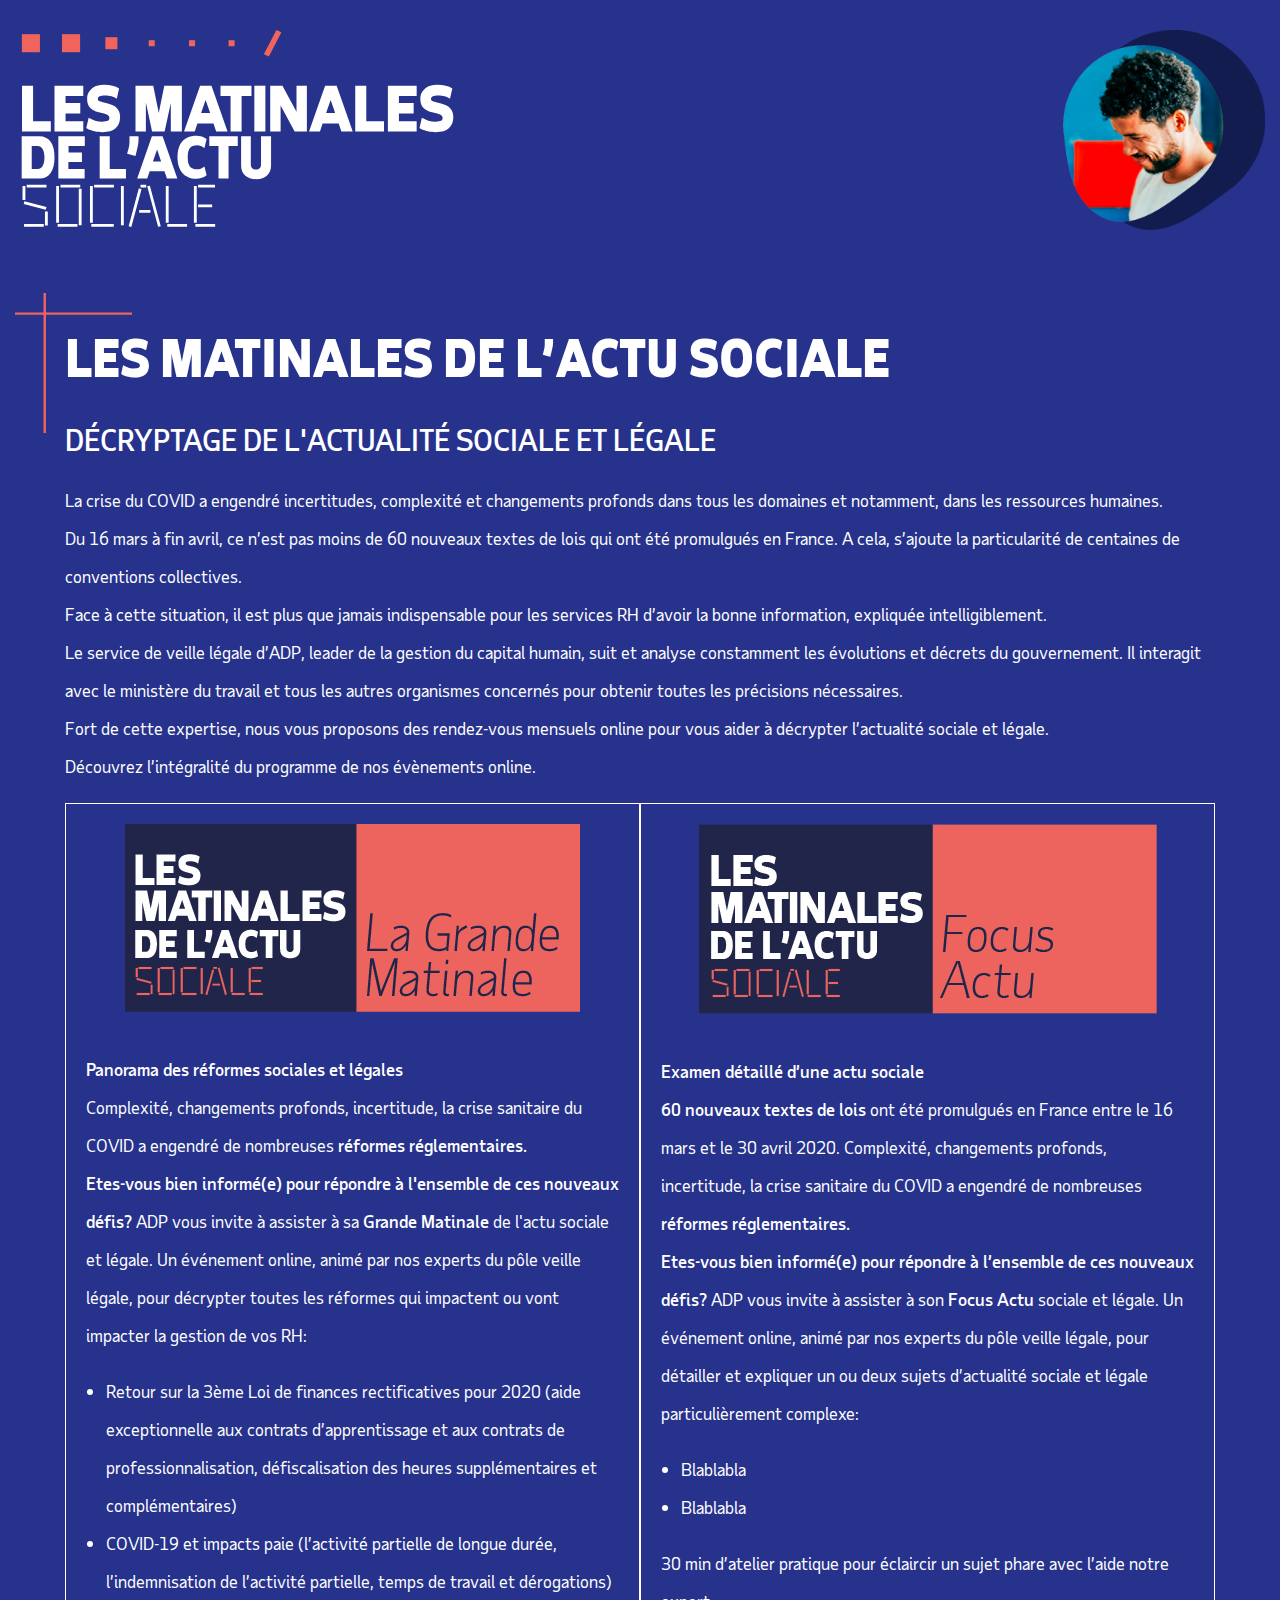
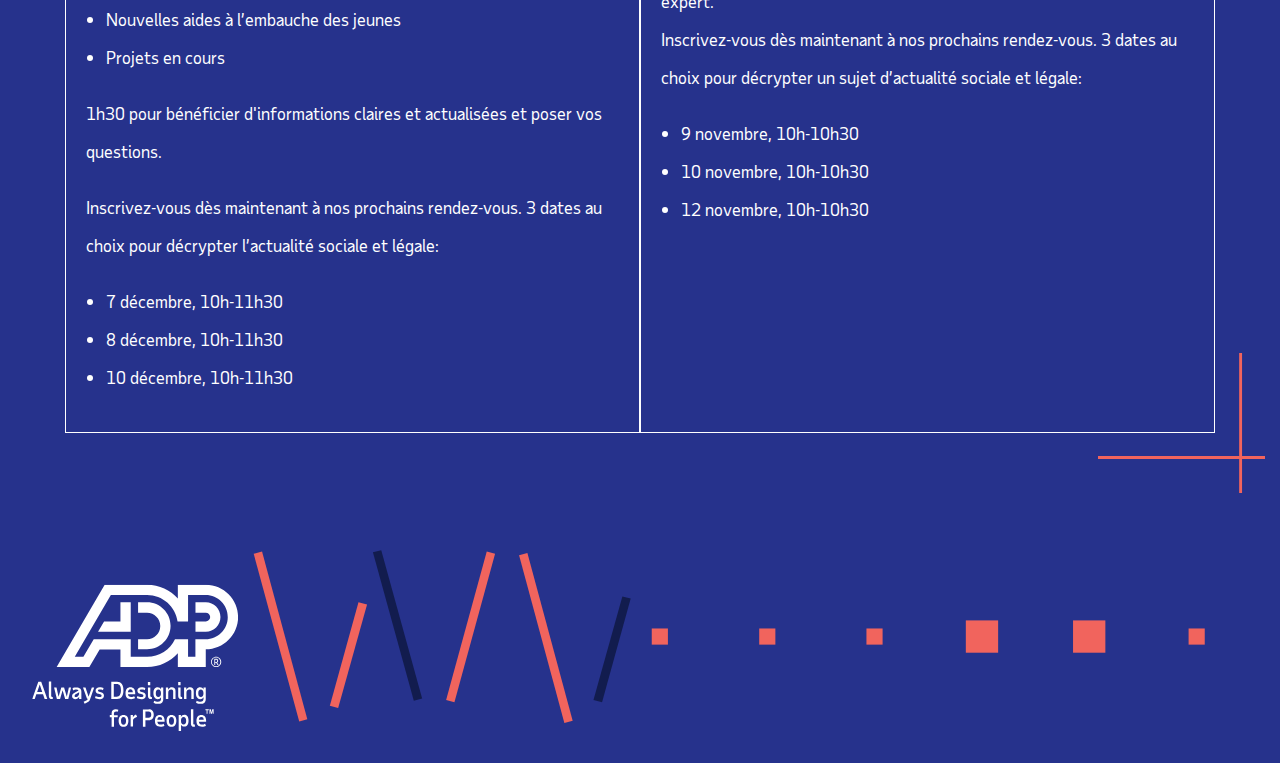
==== index.html @ c52598d4 "build landing page." ====
<!DOCTYPE html>
<html lang=""en>
<head>
    <meta charset="utf-8">
    <meta name="description" content="">
    <meta name="viewport" content="width=device-width, initial-scale=1">
    <title></title>
    <link rel="stylesheet" type="text/css" href="sass/css.css">
</head>
<body>

<div class="container">
    <div class="flex header-wrapper">
        <img src="images/logo.svg" class="logo" alt="Les Matinales de l’Actu Sociale logo">
        <img src="images/head.png" class="header-head">
    </div>

    <div class="welcome-wrapper">
        <div class="welcome-content-wrapper">
            <img src="images/border-left.svg"class="border-left" alt="black left border">

            <div class="welcome-content">
                <h1>Les Matinales de l’actu sociale</h1>
                <h2>Décryptage de l'actualité sociale et légale</h2>
                <p>La crise du COVID a engendré incertitudes, complexité et changements profonds dans tous les domaines et notamment, dans les ressources humaines. 
                <br>
                Du 16 mars à fin avril, ce n’est pas moins de 60 nouveaux textes de lois qui ont été promulgués en France. A cela, s’ajoute la particularité de centaines de conventions collectives.
                <br>
                Face à cette situation, il est plus que jamais indispensable pour les services RH d’avoir la bonne information, expliquée intelligiblement.
                <br>
                Le service de veille légale d’ADP, leader de la gestion du capital humain, suit et analyse constamment les évolutions et décrets du gouvernement. Il interagit avec le ministère du travail et tous les autres organismes concernés pour obtenir toutes les précisions nécessaires.
                <br>
                Fort de cette expertise, nous vous proposons des rendez-vous mensuels online pour vous aider à décrypter l’actualité sociale et légale.
                <br>
                Découvrez l’intégralité du programme de nos évènements online.
                </p>

                <div class="flex columns-wrapper">
                    <div class="la-grand">
                        <img src="images/grand.jpg">

                        <div class="content">
                            <p><strong>Panorama des réformes sociales et légales</strong>
                            <br>
                            Complexité, changements profonds, incertitude, la crise sanitaire du COVID a engendré de nombreuses <strong>réformes réglementaires.</strong>
                            <br>
                            <strong>Etes-vous bien informé(e) pour répondre à l'ensemble de ces nouveaux défis?</strong>

                            ADP vous invite à assister à sa <strong>Grande Matinale</strong> de l'actu sociale et légale. Un événement online, animé par nos experts du pôle veille légale, pour décrypter toutes les réformes qui impactent ou vont impacter la gestion de vos RH:
                            </p>

                            <ul>
                                <li>Retour sur la 3ème Loi de finances rectificatives pour 2020 (aide exceptionnelle aux contrats d’apprentissage et aux contrats de professionnalisation, défiscalisation des heures supplémentaires et complémentaires)</li>
                                <li>COVID-19 et impacts paie (l’activité partielle de longue durée, l’indemnisation de l’activité partielle, temps de travail et dérogations)</li>
                                <li>Nouvelles aides à l’embauche des jeunes</li>
                                <li>Projets en cours</li>
                            </ul>

                            <p>1h30 pour bénéficier d'informations claires et actualisées et poser vos questions.</p>
                            <p>Inscrivez-vous dès maintenant à nos prochains rendez-vous. 3 dates au choix pour décrypter l’actualité sociale et légale: </p>
                            <ul>
                                <li>7 décembre, 10h-11h30</li>
                                <li>8 décembre, 10h-11h30</li>
                                <li>10 décembre, 10h-11h30</li>
                            </ul>
                        </div>

                    </div>

                    <div class="focus">
                        <img src="images/focus.jpg">

                        <div class="content">
                            <p><strong>Examen détaillé d’une actu sociale</strong>
                            <br>
                            <strong>60 nouveaux textes de lois</strong> ont été promulgués en France entre le 16 mars et le 30 avril 2020. Complexité, changements profonds, incertitude, la crise sanitaire du COVID a engendré de nombreuses <strong>réformes réglementaires.</strong>
                            <br>
                            <strong>Etes-vous bien informé(e) pour répondre à l’ensemble de ces nouveaux défis? </strong>
                            ADP vous invite à assister à son <strong>Focus Actu</strong> sociale et légale. Un événement online, animé par nos experts du pôle veille légale, pour détailler et expliquer un ou deux sujets d’actualité sociale et légale particulièrement complexe:</p>
                            <ul>
                                <li>Blablabla</li>
                                <li>Blablabla</li>
                            </ul>
                            <p>30 min d’atelier pratique pour éclaircir un sujet phare avec l’aide notre expert.
                            <br>
                            Inscrivez-vous dès maintenant à nos prochains rendez-vous. 3 dates au choix pour décrypter un sujet d’actualité sociale et légale: 
                            </p>
                            <ul>
                                <li>9 novembre, 10h-10h30</li>
                                <li>10 novembre, 10h-10h30</li>
                                <li>12 novembre, 10h-10h30</li>
                            </ul>
                        </div>
                    </div>
                </div>
            </div>

            <img src="images/border-right.svg" class="border-right" alt="black right border">
        </div>
    </div>
</div>

<footer>
    <div class="adp-wrapper flex">
        <img src="images/adp.svg" class="adp-logo">
        <img src="images/shapes.svg" class="shapes">
    </div>
</footer>

</body>
</html>
---- sass/css.css ----
@font-face {
  font-family: "TaubSans-Super";
  font-style: normal;
  font-weight: normal;
  src: local("TaubSans-Super"), url("fonts/TaubSans-Super.woff") format("woff");
}
@font-face {
  font-family: "TaubSans-Medium";
  font-style: normal;
  font-weight: normal;
  src: local("TaubSans-Medium"), url("fonts/TaubSans-Medium.woff") format("woff");
}
@font-face {
  font-family: "TaubSans-Regular";
  font-style: normal;
  font-weight: normal;
  src: local("TaubSans-Regular"), url("fonts/TaubSans-Regular.woff") format("woff");
}
h1 {
  font-family: "TaubSans-Super";
  text-transform: uppercase;
  color: #fff;
  font-size: 50px;
}

h2 {
  font-family: "TaubSans-Medium";
  text-transform: uppercase;
  color: #fff;
  font-size: 30px;
}

p {
  font-family: "TaubSans-Regular";
  color: #fff;
  font-size: 18px;
  line-height: 38px;
}

strong {
  font-family: "TaubSans-Medium";
}

ul {
  padding-left: 20px;
}
ul li {
  font-family: "TaubSans-Regular";
  color: #fff;
  font-size: 18px;
  line-height: 38px;
}

body {
  margin: 0;
  background-color: #26328c;
}

.container {
  max-width: 1300px;
  margin: 0 auto;
  padding: 0px 15px;
}

.flex {
  display: flex;
  justify-content: space-between;
}

.header-wrapper {
  margin-top: 30px;
}
.header-wrapper .logo {
  height: 200px;
}
.header-wrapper .header-head {
  height: 200px;
}

.welcome-wrapper {
  position: relative;
  margin-top: 5%;
}
.welcome-wrapper .border-left {
  position: absolute;
  height: 140px;
}
.welcome-wrapper .welcome-content-wrapper {
  margin-top: 50px;
}
.welcome-wrapper .welcome-content-wrapper .welcome-content {
  padding-top: 1px;
  padding-left: 50px;
  padding-right: 50px;
}
.welcome-wrapper .welcome-content-wrapper .welcome-content a {
  text-decoration: none;
}
.welcome-wrapper .welcome-content-wrapper .welcome-content a:hover {
  transition: 0.4s;
}
.welcome-wrapper .border-right {
  position: absolute;
  height: 140px;
  right: 0;
  bottom: -60px;
}

.columns-wrapper .content {
  padding: 20px;
}
.columns-wrapper img {
  padding-top: 20px;
  margin-left: auto;
  margin-right: auto;
  display: block;
}
.columns-wrapper .la-grand {
  width: 50%;
  border: 1px solid #fff;
}
.columns-wrapper .focus {
  width: 50%;
  border: 1px solid #fff;
}

/* Extra small devices (phones, 600px and down) */
@media only screen and (max-width: 600px) {
  .flex {
    flex-wrap: wrap;
  }

  .header-wrapper .logo {
    width: 50%;
    height: auto;
  }
  .header-wrapper .header-head {
    width: 40%;
    height: auto;
  }

  .columns-wrapper .content {
    padding: 20px;
  }
  .columns-wrapper img {
    padding-top: 0;
    margin-left: auto;
    margin-right: auto;
    display: block;
    width: 100%;
    height: auto;
  }
  .columns-wrapper .la-grand {
    width: 100%;
    border: 1px solid #fff;
  }
  .columns-wrapper .focus {
    width: 100%;
    border: 1px solid #fff;
  }
}
/* Small devices (portrait tablets and large phones, 600px and up) */
@media only screen and (min-width: 601px) and (max-width: 768px) {
  .flex {
    flex-wrap: wrap;
  }

  .header-wrapper .logo {
    width: 50%;
  }

  .columns-wrapper .content {
    padding: 20px;
  }
  .columns-wrapper img {
    padding-top: 0;
    margin-left: auto;
    margin-right: auto;
    display: block;
    width: 100%;
    height: auto;
  }
  .columns-wrapper .la-grand {
    width: 100%;
    border: 1px solid #fff;
  }
  .columns-wrapper .focus {
    width: 100%;
    border: 1px solid #fff;
  }
}
/* Medium devices (landscape tablets, 768px and up) */
@media only screen and (min-width: 768px) and (max-width: 991px) {
  .flex {
    flex-wrap: wrap;
  }

  .columns-wrapper .content {
    padding: 20px;
  }
  .columns-wrapper img {
    padding-top: 0;
    margin-left: auto;
    margin-right: auto;
    display: block;
    width: 100%;
    height: auto;
  }
  .columns-wrapper .la-grand {
    width: 49%;
    border: 1px solid #fff;
  }
  .columns-wrapper .focus {
    width: 49%;
    border: 1px solid #fff;
  }
}
/* Medium devices (landscape tablets, 768px and up) */
@media only screen and (min-width: 992px) and (max-width: 1200px) {
  .columns-wrapper .content {
    padding: 20px;
  }
  .columns-wrapper img {
    padding-top: 0;
    margin-left: auto;
    margin-right: auto;
    display: block;
    width: 100%;
    height: auto;
  }
  .columns-wrapper .la-grand {
    width: 49%;
    border: 1px solid #fff;
  }
  .columns-wrapper .focus {
    width: 49%;
    border: 1px solid #fff;
  }
}
footer {
  margin-top: 100px;
}
footer .adp-wrapper .adp-logo {
  margin-top: 50px;
  margin-left: 30px;
  margin-bottom: 30px;
  height: 150px;
}
footer .adp-wrapper .shapes {
  flex-wrap: 70%;
  height: 200px;
}

/* Extra small devices (phones, 600px and down) */
@media only screen and (max-width: 600px) {
  footer {
    margin-top: 100px;
  }
  footer .flex {
    flex-wrap: nowrap;
  }
  footer .adp-wrapper .adp-logo {
    margin-top: 50px;
    margin-left: 0;
    margin-bottom: 30px;
    height: 100px;
    flex-basis: 10%;
  }
  footer .adp-wrapper .shapes {
    flex-wrap: 70%;
    height: auto;
  }
}
/* Small devices (portrait tablets and large phones, 600px and up) */
@media only screen and (min-width: 601px) and (max-width: 768px) {
  footer {
    margin-top: 100px;
  }
  footer .flex {
    flex-wrap: nowrap;
  }
  footer .adp-wrapper .adp-logo {
    margin-top: 50px;
    margin-left: 0;
    margin-bottom: 30px;
    height: auto;
    flex-basis: 10%;
  }
  footer .adp-wrapper .shapes {
    flex-wrap: 70%;
    height: auto;
  }
}
/* Medium devices (landscape tablets, 768px and up) */
@media only screen and (min-width: 768px) and (max-width: 991px) {
  footer {
    margin-top: 100px;
  }
  footer .flex {
    flex-wrap: nowrap;
  }
  footer .adp-wrapper .adp-logo {
    margin-top: 50px;
    margin-left: 0;
    margin-bottom: 30px;
    height: auto;
    flex-basis: 10%;
  }
  footer .adp-wrapper .shapes {
    flex-wrap: 70%;
    height: 180px;
  }
}
/* Medium devices (landscape tablets, 768px and up) */

/*# sourceMappingURL=css.css.map */
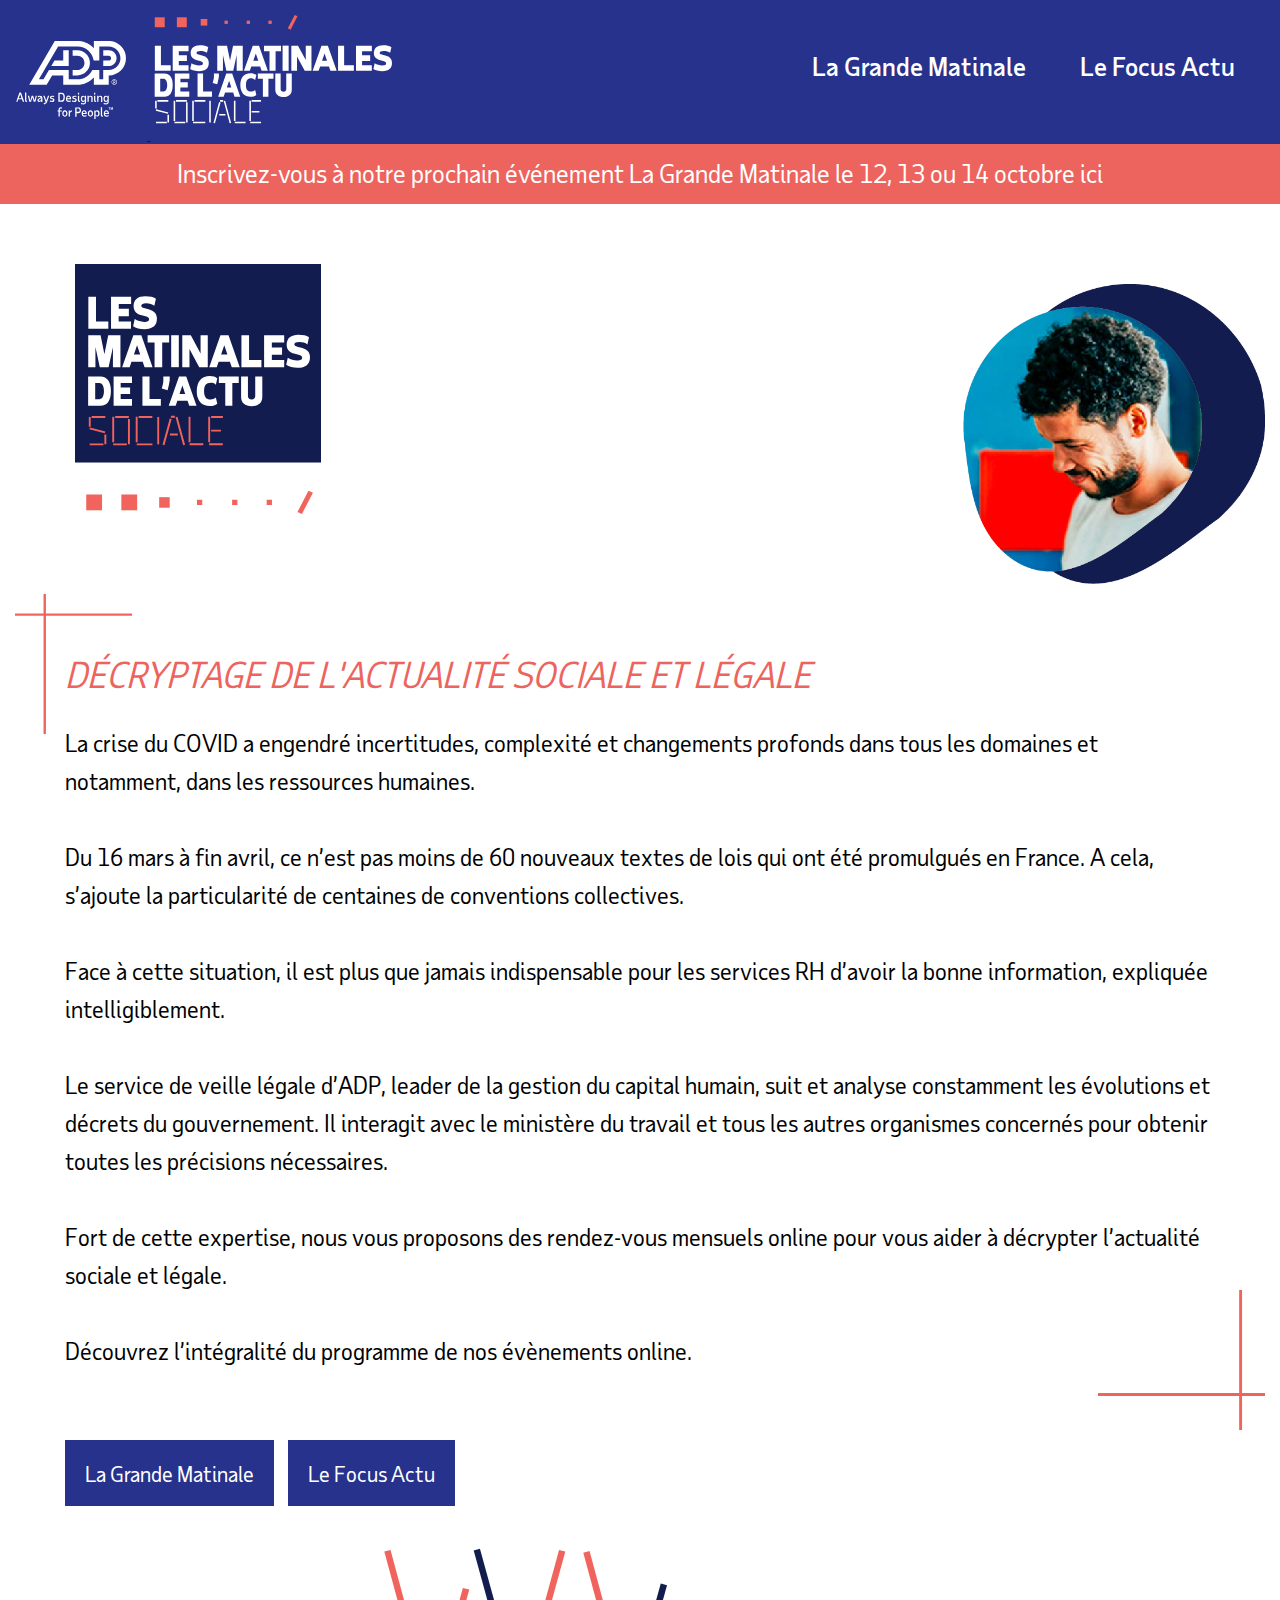
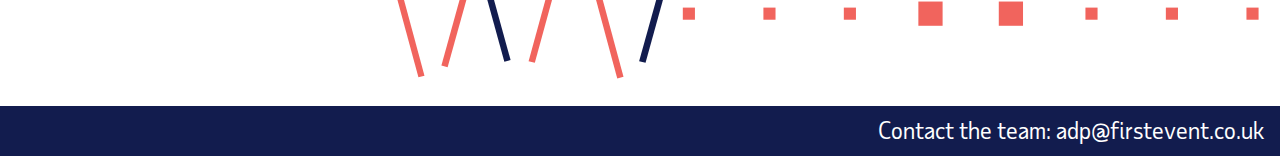
==== commit 35b3c449: "re-design" ====
--- a/index.html
+++ b/index.html
@@ -2,17 +2,51 @@
 <html lang=""en>
 <head>
     <meta charset="utf-8">
-    <meta name="description" content="">
+    <meta name="description" content="La crise du COVID a engendré incertitudes, complexité et changements profonds dans tous les domaines et notamment, dans les ressources humaines.
+    Du 16 mars à fin avril, ce n’est pas moins de 60 nouveaux textes de lois qui ont été promulgués en France. A cela, s’ajoute la particularité de centaines de conventions collectives.">
     <meta name="viewport" content="width=device-width, initial-scale=1">
-    <title></title>
+
+    <link rel="apple-touch-icon" sizes="180x180" href="/apple-touch-icon.png">
+    <link rel="icon" type="image/png" sizes="32x32" href="/favicon-32x32.png">
+    <link rel="icon" type="image/png" sizes="16x16" href="/favicon-16x16.png">
+    <link rel="manifest" href="/site.webmanifest">
+    <meta name="msapplication-TileColor" content="#da532c">
+    <meta name="theme-color" content="#26328c">
+
+    <title>LES MATINALES DE L’ACTU SOCIALE</title>
     <link rel="stylesheet" type="text/css" href="sass/css.css">
 </head>
 <body>
 
+<header>
+    <div class="container">
+        <div class="flex header-wrapper">
+            <div class="header-imgs-wrapper">
+            <a href="index.html"><img src="images/adp.svg" class="adp-logo" alt="Les Matinales de l’Actu Sociale logo">
+            <img src="images/logo.svg" class="logo" alt="Les Matinales de l’Actu Sociale logo"></a>
+        </div>
+
+            <div class="right flex">
+                <div class="btn-holder">
+                    <a href="grand.html" class="header-btn">La Grande Matinale</a>
+                    <a href="focus.html" class="header-btn">Le Focus Actu</a>
+                </div>
+            </div>
+        </div>
+    </div>
+</header>
+
+<div class="lower-header">
+    <div class="container">
+       <p>Inscrivez-vous à notre prochain événement La Grande Matinale le 12, 13 ou 14 octobre ici</p>
+    </div>
+</div>
+
 <div class="container">
-    <div class="flex header-wrapper">
-        <img src="images/logo.svg" class="logo" alt="Les Matinales de l’Actu Sociale logo">
-        <img src="images/head.png" class="header-head">
+
+    <div class="flex">
+        <img src="images/sociale.svg" class="sociale-logo" alt="les matinales sociales logo">
+        <img src="images/head.png" class="head-logo" alt="adp logo image of a man">
     </div>
 
     <div class="welcome-wrapper">
@@ -20,90 +54,40 @@
             <img src="images/border-left.svg"class="border-left" alt="black left border">
 
             <div class="welcome-content">
-                <h1>Les Matinales de l’actu sociale</h1>
                 <h2>Décryptage de l'actualité sociale et légale</h2>
                 <p>La crise du COVID a engendré incertitudes, complexité et changements profonds dans tous les domaines et notamment, dans les ressources humaines. 
-                <br>
+                <br><br>
                 Du 16 mars à fin avril, ce n’est pas moins de 60 nouveaux textes de lois qui ont été promulgués en France. A cela, s’ajoute la particularité de centaines de conventions collectives.
-                <br>
+                <br><br>
                 Face à cette situation, il est plus que jamais indispensable pour les services RH d’avoir la bonne information, expliquée intelligiblement.
-                <br>
+                <br><br>
                 Le service de veille légale d’ADP, leader de la gestion du capital humain, suit et analyse constamment les évolutions et décrets du gouvernement. Il interagit avec le ministère du travail et tous les autres organismes concernés pour obtenir toutes les précisions nécessaires.
-                <br>
+                <br><br>
                 Fort de cette expertise, nous vous proposons des rendez-vous mensuels online pour vous aider à décrypter l’actualité sociale et légale.
-                <br>
+                <br><br>
                 Découvrez l’intégralité du programme de nos évènements online.
                 </p>
-
-                <div class="flex columns-wrapper">
-                    <div class="la-grand">
-                        <img src="images/grand.jpg">
-
-                        <div class="content">
-                            <p><strong>Panorama des réformes sociales et légales</strong>
-                            <br>
-                            Complexité, changements profonds, incertitude, la crise sanitaire du COVID a engendré de nombreuses <strong>réformes réglementaires.</strong>
-                            <br>
-                            <strong>Etes-vous bien informé(e) pour répondre à l'ensemble de ces nouveaux défis?</strong>
-
-                            ADP vous invite à assister à sa <strong>Grande Matinale</strong> de l'actu sociale et légale. Un événement online, animé par nos experts du pôle veille légale, pour décrypter toutes les réformes qui impactent ou vont impacter la gestion de vos RH:
-                            </p>
-
-                            <ul>
-                                <li>Retour sur la 3ème Loi de finances rectificatives pour 2020 (aide exceptionnelle aux contrats d’apprentissage et aux contrats de professionnalisation, défiscalisation des heures supplémentaires et complémentaires)</li>
-                                <li>COVID-19 et impacts paie (l’activité partielle de longue durée, l’indemnisation de l’activité partielle, temps de travail et dérogations)</li>
-                                <li>Nouvelles aides à l’embauche des jeunes</li>
-                                <li>Projets en cours</li>
-                            </ul>
-
-                            <p>1h30 pour bénéficier d'informations claires et actualisées et poser vos questions.</p>
-                            <p>Inscrivez-vous dès maintenant à nos prochains rendez-vous. 3 dates au choix pour décrypter l’actualité sociale et légale: </p>
-                            <ul>
-                                <li>7 décembre, 10h-11h30</li>
-                                <li>8 décembre, 10h-11h30</li>
-                                <li>10 décembre, 10h-11h30</li>
-                            </ul>
-                        </div>
-
-                    </div>
-
-                    <div class="focus">
-                        <img src="images/focus.jpg">
-
-                        <div class="content">
-                            <p><strong>Examen détaillé d’une actu sociale</strong>
-                            <br>
-                            <strong>60 nouveaux textes de lois</strong> ont été promulgués en France entre le 16 mars et le 30 avril 2020. Complexité, changements profonds, incertitude, la crise sanitaire du COVID a engendré de nombreuses <strong>réformes réglementaires.</strong>
-                            <br>
-                            <strong>Etes-vous bien informé(e) pour répondre à l’ensemble de ces nouveaux défis? </strong>
-                            ADP vous invite à assister à son <strong>Focus Actu</strong> sociale et légale. Un événement online, animé par nos experts du pôle veille légale, pour détailler et expliquer un ou deux sujets d’actualité sociale et légale particulièrement complexe:</p>
-                            <ul>
-                                <li>Blablabla</li>
-                                <li>Blablabla</li>
-                            </ul>
-                            <p>30 min d’atelier pratique pour éclaircir un sujet phare avec l’aide notre expert.
-                            <br>
-                            Inscrivez-vous dès maintenant à nos prochains rendez-vous. 3 dates au choix pour décrypter un sujet d’actualité sociale et légale: 
-                            </p>
-                            <ul>
-                                <li>9 novembre, 10h-10h30</li>
-                                <li>10 novembre, 10h-10h30</li>
-                                <li>12 novembre, 10h-10h30</li>
-                            </ul>
-                        </div>
-                    </div>
-                </div>
             </div>
 
             <img src="images/border-right.svg" class="border-right" alt="black right border">
         </div>
     </div>
+
+    <div class="btns-wrapper">
+        <a href="" class="btns">La Grande Matinale</a>
+        <a href="" class="btns">Le Focus Actu</a>
+    </div>
 </div>
 
 <footer>
-    <div class="adp-wrapper flex">
-        <img src="images/adp.svg" class="adp-logo">
+    <div class="upper-footer container">
         <img src="images/shapes.svg" class="shapes">
+    </div>
+
+    <div class="lower-footer">
+        <div class="container">
+            <p>Contact the team: <a href="mailto:adp@firstevent.co.uk">adp@firstevent.co.uk</a></p>
+        </div>
     </div>
 </footer>
 
--- a/sass/css.css
+++ b/sass/css.css
@@ -1,3 +1,4 @@
+@charset "UTF-8";
 @font-face {
   font-family: "TaubSans-Super";
   font-style: normal;
@@ -5,6 +6,12 @@
   src: local("TaubSans-Super"), url("fonts/TaubSans-Super.woff") format("woff");
 }
 @font-face {
+  font-family: "TaubSans-Bold";
+  font-style: normal;
+  font-weight: normal;
+  src: local("TaubSans-Bold"), url("fonts/TaubSans-Bold.woff") format("woff");
+}
+@font-face {
   font-family: "TaubSans-Medium";
   font-style: normal;
   font-weight: normal;
@@ -19,41 +26,48 @@
 h1 {
   font-family: "TaubSans-Super";
   text-transform: uppercase;
-  color: #fff;
-  font-size: 50px;
+  color: #121c4e;
+  font-size: 40px;
 }
 
 h2 {
+  font-family: "TaubSans-Regular";
+  text-transform: uppercase;
+  font-style: italic;
+  color: #ed645e;
+  font-size: 35px;
+}
+
+h3 {
   font-family: "TaubSans-Medium";
-  text-transform: uppercase;
-  color: #fff;
-  font-size: 30px;
+  color: #26328c;
+  font-size: 28px;
+  line-height: 38px;
 }
 
 p {
   font-family: "TaubSans-Regular";
-  color: #fff;
+  color: #000;
+  font-size: 24px;
+  line-height: 38px;
+}
+
+strong {
+  font-family: "TaubSans-Medium";
+}
+
+ul {
+  padding-left: 20px;
+}
+ul li {
+  font-family: "TaubSans-Regular";
+  color: #000;
   font-size: 18px;
   line-height: 38px;
 }
 
-strong {
-  font-family: "TaubSans-Medium";
-}
-
-ul {
-  padding-left: 20px;
-}
-ul li {
-  font-family: "TaubSans-Regular";
-  color: #fff;
-  font-size: 18px;
-  line-height: 38px;
-}
-
 body {
   margin: 0;
-  background-color: #26328c;
 }
 
 .container {
@@ -67,19 +81,183 @@
   justify-content: space-between;
 }
 
-.header-wrapper {
-  margin-top: 30px;
-}
-.header-wrapper .logo {
-  height: 200px;
-}
-.header-wrapper .header-head {
-  height: 200px;
+/* Extra small devices (phones, 600px and down) */
+@media only screen and (max-width: 600px) {
+  .flex {
+    flex-wrap: wrap;
+  }
+
+  .header-wrapper a {
+    width: 40%;
+  }
+  .header-wrapper a .logo {
+    height: auto;
+    width: 100%;
+  }
+  .header-wrapper .right {
+    width: 40%;
+  }
+  .header-wrapper .right .btn-holder {
+    margin-top: 20px;
+  }
+  .header-wrapper .right .btn-holder .header-btn {
+    display: block;
+    margin-bottom: 10px;
+    width: 100%;
+  }
+  .header-wrapper .right .header-head {
+    display: none;
+  }
+}
+/* Small devices (portrait tablets and large phones, 600px and up) */
+@media only screen and (min-width: 601px) and (max-width: 768px) {
+  .flex {
+    flex-wrap: wrap;
+  }
+}
+/* Medium devices (landscape tablets, 768px and up) */
+@media only screen and (min-width: 768px) and (max-width: 991px) {
+  .flex {
+    flex-wrap: wrap;
+  }
+}
+/* Medium devices (landscape tablets, 768px and up) */
+@media only screen and (min-width: 992px) and (max-width: 1200px) {
+  .flex {
+    flex-wrap: wrap;
+  }
+}
+header {
+  background-color: #26328c;
+}
+header .header-wrapper .adp-logo {
+  height: 80px;
+  padding-bottom: 20px;
+  padding-right: 20px;
+}
+header .header-wrapper .logo {
+  height: 110px;
+  padding-top: 15px;
+  padding-bottom: 15px;
+}
+header .header-wrapper .btn-holder {
+  margin-top: 50px;
+}
+header .header-wrapper .btn-holder .header-btn {
+  color: #fff;
+  padding: 10px 20px;
+  margin-right: 10px;
+  font-family: "TaubSans-Medium";
+  text-decoration: none;
+  text-align: center;
+  font-size: 26px;
+}
+header .header-wrapper .btn-holder .header-btn:hover {
+  color: #ed645e;
+  transition: 0.4s;
+}
+
+.lower-header {
+  background-color: #ed645e;
+  text-align: center;
+  height: 60px;
+}
+.lower-header p {
+  color: #fff;
+  margin: 0;
+  padding: 10px;
+  font-size: 26px;
+}
+
+/* Extra small devices (phones, 600px and down) */
+@media only screen and (max-width: 600px) {
+  header .header-wrapper .adp-logo {
+    height: 60px;
+  }
+  header .header-wrapper .logo {
+    height: 90px;
+    width: auto;
+  }
+  header .header-wrapper .right {
+    width: 100%;
+  }
+  header .header-wrapper .right .btn-holder {
+    margin-top: 0;
+    display: flex;
+    width: 100%;
+  }
+  header .header-wrapper .right .btn-holder .header-btn {
+    font-size: 16px;
+  }
+
+  .lower-header {
+    height: auto;
+  }
+}
+/* Small devices (portrait tablets and large phones, 600px and up) */
+@media only screen and (min-width: 601px) and (max-width: 768px) {
+  header .header-wrapper .adp-logo {
+    height: 60px;
+  }
+  header .header-wrapper .logo {
+    height: 90px;
+    width: auto;
+  }
+  header .header-wrapper .right {
+    width: 50%;
+  }
+  header .header-wrapper .right .btn-holder {
+    display: flex;
+    width: 100%;
+  }
+  header .header-wrapper .right .btn-holder .header-btn {
+    font-size: 16px;
+  }
+
+  .lower-header {
+    height: auto;
+  }
+}
+/* Medium devices (landscape tablets, 768px and up) */
+@media only screen and (min-width: 768px) and (max-width: 991px) {
+  header .header-wrapper .adp-logo {
+    height: 60px;
+  }
+  header .header-wrapper .logo {
+    height: 90px;
+    width: auto;
+  }
+  header .header-wrapper .right {
+    width: 50%;
+  }
+  header .header-wrapper .right .btn-holder {
+    display: flex;
+    width: 100%;
+  }
+  header .header-wrapper .right .btn-holder .header-btn {
+    font-size: 16px;
+  }
+
+  .lower-header {
+    height: auto;
+  }
+}
+/* Medium devices (landscape tablets, 768px and up) */
+.sociale-logo {
+  height: 250px;
+  padding-top: 60px;
+  padding-left: 60px;
+}
+
+.head-logo {
+  margin-top: 80px;
+  height: 300px;
+  width: auto;
 }
 
 .welcome-wrapper {
   position: relative;
-  margin-top: 5%;
+  margin-top: -40px;
 }
 .welcome-wrapper .border-left {
   position: absolute;
@@ -89,7 +267,7 @@
   margin-top: 50px;
 }
 .welcome-wrapper .welcome-content-wrapper .welcome-content {
-  padding-top: 1px;
+  padding-top: 30px;
   padding-left: 50px;
   padding-right: 50px;
 }
@@ -106,211 +284,170 @@
   bottom: -60px;
 }
 
-.columns-wrapper .content {
+.btns-wrapper {
+  margin-top: 90px;
+  padding-left: 50px;
+}
+.btns-wrapper .btns {
+  background-color: #26328c;
   padding: 20px;
-}
-.columns-wrapper img {
-  padding-top: 20px;
-  margin-left: auto;
-  margin-right: auto;
-  display: block;
-}
-.columns-wrapper .la-grand {
-  width: 50%;
-  border: 1px solid #fff;
-}
-.columns-wrapper .focus {
-  width: 50%;
-  border: 1px solid #fff;
+  font-family: "TaubSans-Regular";
+  color: #fff;
+  font-size: 22px;
+  text-decoration: none;
+  margin-right: 10px;
+}
+.btns-wrapper .btns:hover {
+  background-color: #ed645e;
+  transition: 0.4s;
 }
 
 /* Extra small devices (phones, 600px and down) */
 @media only screen and (max-width: 600px) {
-  .flex {
-    flex-wrap: wrap;
-  }
-
-  .header-wrapper .logo {
-    width: 50%;
-    height: auto;
-  }
-  .header-wrapper .header-head {
-    width: 40%;
-    height: auto;
-  }
-
-  .columns-wrapper .content {
-    padding: 20px;
-  }
-  .columns-wrapper img {
-    padding-top: 0;
-    margin-left: auto;
-    margin-right: auto;
+  .btns-wrapper .btns {
     display: block;
-    width: 100%;
-    height: auto;
-  }
-  .columns-wrapper .la-grand {
-    width: 100%;
-    border: 1px solid #fff;
-  }
-  .columns-wrapper .focus {
-    width: 100%;
-    border: 1px solid #fff;
+    margin-top: 30px;
+    text-align: center;
+  }
+}
+/* Small devices (portrait tablets and large phones, 600px and up) */
+/* Medium devices (landscape tablets, 768px and up) */
+/* Medium devices (landscape tablets, 768px and up) */
+.col-wrapper {
+  margin-top: 100px;
+}
+.col-wrapper .col-left {
+  width: 48%;
+}
+.col-wrapper .col-left .grand-logo {
+  height: 200px;
+}
+.col-wrapper .col-left h2 {
+  text-transform: none;
+}
+.col-wrapper .col-left ul {
+  padding-left: 5px;
+}
+.col-wrapper .col-left ul li {
+  list-style: none;
+  font-family: "TaubSans-Regular";
+  color: #000;
+  font-size: 24px;
+  line-height: 38px;
+}
+.col-wrapper .col-right {
+  width: 48%;
+  background-color: #f5f5f5;
+}
+.col-wrapper .col-right .col-right-content {
+  padding: 60px;
+}
+.col-wrapper .col-right .col-right-content .head-logo {
+  margin-top: 15px;
+}
+.col-wrapper .col-right .col-right-content h2 {
+  text-transform: none;
+  font-style: normal;
+  font-family: "TaubSans-Bold";
+  color: #26328c;
+}
+.col-wrapper .col-right .col-right-content ul {
+  list-style: none;
+  margin-top: 60px;
+}
+.col-wrapper .col-right .col-right-content ul li {
+  margin-top: 30px;
+}
+.col-wrapper .col-right .col-right-content ul li ::before {
+  content: "■";
+  color: #26328c;
+  font-weight: bold;
+  display: inline-block;
+  width: 1em;
+  margin-left: -1em;
+}
+.col-wrapper .col-right .col-right-content ul a {
+  font-family: "TaubSans-Regular";
+  font-size: 20px;
+  list-style: none;
+  background-color: #ed645e;
+  padding: 10px 40px;
+  color: #fff;
+  text-decoration: none;
+}
+
+/* Extra small devices (phones, 600px and down) */
+@media only screen and (max-width: 600px) {
+  .col-wrapper .col-left {
+    width: 100%;
+  }
+  .col-wrapper .col-right {
+    width: 100%;
   }
 }
 /* Small devices (portrait tablets and large phones, 600px and up) */
 @media only screen and (min-width: 601px) and (max-width: 768px) {
-  .flex {
-    flex-wrap: wrap;
-  }
-
-  .header-wrapper .logo {
-    width: 50%;
-  }
-
-  .columns-wrapper .content {
-    padding: 20px;
-  }
-  .columns-wrapper img {
-    padding-top: 0;
-    margin-left: auto;
-    margin-right: auto;
-    display: block;
-    width: 100%;
-    height: auto;
-  }
-  .columns-wrapper .la-grand {
-    width: 100%;
-    border: 1px solid #fff;
-  }
-  .columns-wrapper .focus {
-    width: 100%;
-    border: 1px solid #fff;
-  }
-}
-/* Medium devices (landscape tablets, 768px and up) */
-@media only screen and (min-width: 768px) and (max-width: 991px) {
-  .flex {
-    flex-wrap: wrap;
-  }
-
-  .columns-wrapper .content {
-    padding: 20px;
-  }
-  .columns-wrapper img {
-    padding-top: 0;
-    margin-left: auto;
-    margin-right: auto;
-    display: block;
-    width: 100%;
-    height: auto;
-  }
-  .columns-wrapper .la-grand {
-    width: 49%;
-    border: 1px solid #fff;
-  }
-  .columns-wrapper .focus {
-    width: 49%;
-    border: 1px solid #fff;
-  }
-}
-/* Medium devices (landscape tablets, 768px and up) */
-@media only screen and (min-width: 992px) and (max-width: 1200px) {
-  .columns-wrapper .content {
-    padding: 20px;
-  }
-  .columns-wrapper img {
-    padding-top: 0;
-    margin-left: auto;
-    margin-right: auto;
-    display: block;
-    width: 100%;
-    height: auto;
-  }
-  .columns-wrapper .la-grand {
-    width: 49%;
-    border: 1px solid #fff;
-  }
-  .columns-wrapper .focus {
-    width: 49%;
-    border: 1px solid #fff;
-  }
-}
-footer {
-  margin-top: 100px;
-}
-footer .adp-wrapper .adp-logo {
+  .col-wrapper .col-left {
+    width: 100%;
+  }
+  .col-wrapper .col-right {
+    width: 100%;
+  }
+}
+/* Medium devices (landscape tablets, 768px and up) */
+/* Medium devices (landscape tablets, 768px and up) */
+footer .upper-footer {
   margin-top: 50px;
-  margin-left: 30px;
-  margin-bottom: 30px;
+}
+footer .upper-footer .shapes {
   height: 150px;
-}
-footer .adp-wrapper .shapes {
-  flex-wrap: 70%;
-  height: 200px;
+  margin-right: auto;
+  float: right;
+  margin-bottom: 20px;
+}
+footer .lower-footer {
+  height: 50px;
+  clear: right;
+  background-color: #121c4e;
+}
+footer .lower-footer p {
+  padding-top: 5px;
+  color: #fff;
+  margin: 0;
+  text-align: right;
+}
+footer .lower-footer p a {
+  color: #fff;
+  text-decoration: none;
 }
 
 /* Extra small devices (phones, 600px and down) */
 @media only screen and (max-width: 600px) {
-  footer {
-    margin-top: 100px;
-  }
-  footer .flex {
-    flex-wrap: nowrap;
-  }
-  footer .adp-wrapper .adp-logo {
-    margin-top: 50px;
-    margin-left: 0;
-    margin-bottom: 30px;
-    height: 100px;
-    flex-basis: 10%;
-  }
-  footer .adp-wrapper .shapes {
-    flex-wrap: 70%;
-    height: auto;
+  footer .upper-footer .shapes {
+    height: auto;
+    width: 100%;
   }
 }
 /* Small devices (portrait tablets and large phones, 600px and up) */
 @media only screen and (min-width: 601px) and (max-width: 768px) {
-  footer {
-    margin-top: 100px;
-  }
-  footer .flex {
-    flex-wrap: nowrap;
-  }
-  footer .adp-wrapper .adp-logo {
-    margin-top: 50px;
-    margin-left: 0;
-    margin-bottom: 30px;
-    height: auto;
-    flex-basis: 10%;
-  }
-  footer .adp-wrapper .shapes {
-    flex-wrap: 70%;
-    height: auto;
+  footer .upper-footer .shapes {
+    height: auto;
+    width: 100%;
   }
 }
 /* Medium devices (landscape tablets, 768px and up) */
 @media only screen and (min-width: 768px) and (max-width: 991px) {
-  footer {
-    margin-top: 100px;
-  }
-  footer .flex {
-    flex-wrap: nowrap;
-  }
-  footer .adp-wrapper .adp-logo {
-    margin-top: 50px;
-    margin-left: 0;
-    margin-bottom: 30px;
-    height: auto;
-    flex-basis: 10%;
-  }
-  footer .adp-wrapper .shapes {
-    flex-wrap: 70%;
-    height: 180px;
-  }
-}
-/* Medium devices (landscape tablets, 768px and up) */
+  footer .upper-footer .shapes {
+    height: auto;
+    width: 100%;
+  }
+}
+/* Medium devices (landscape tablets, 768px and up) */
+@media only screen and (min-width: 992px) and (max-width: 1200px) {
+  footer .upper-footer .shapes {
+    height: auto;
+    width: 100%;
+  }
+}
 
 /*# sourceMappingURL=css.css.map */
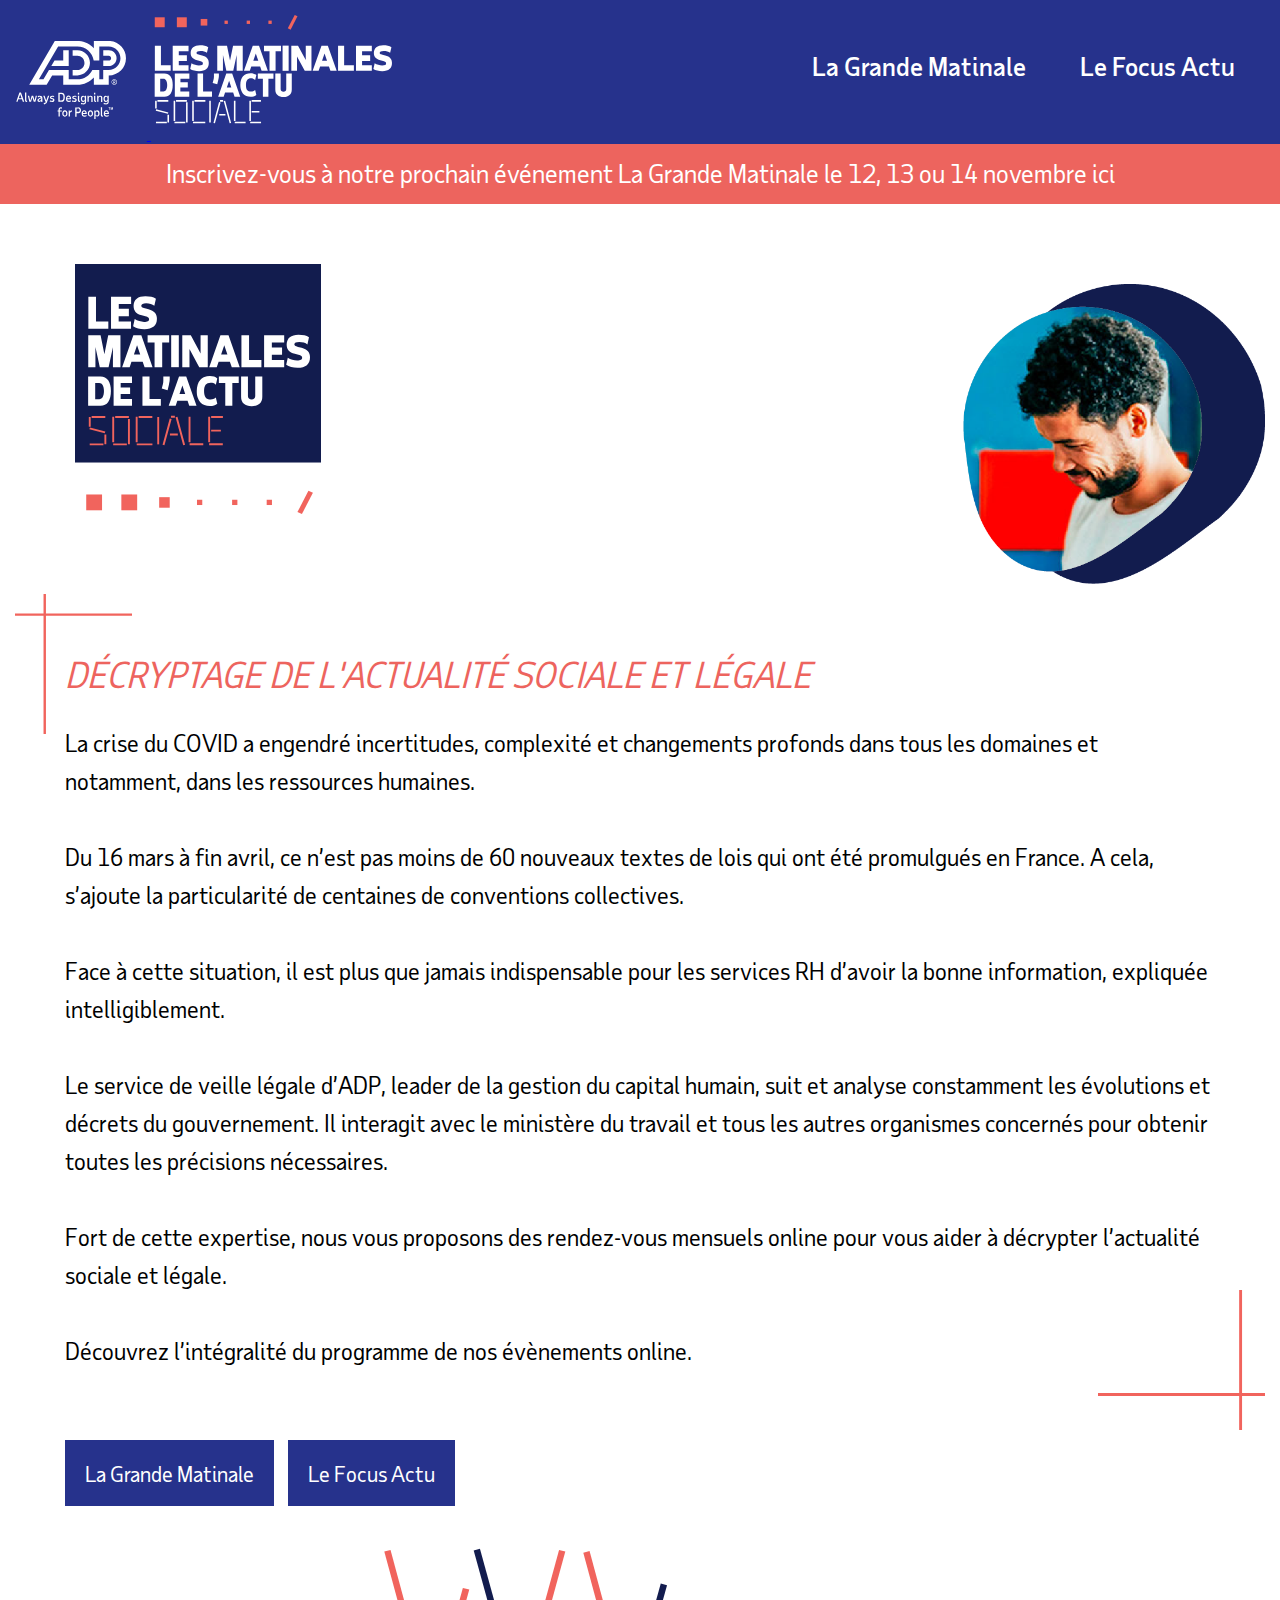
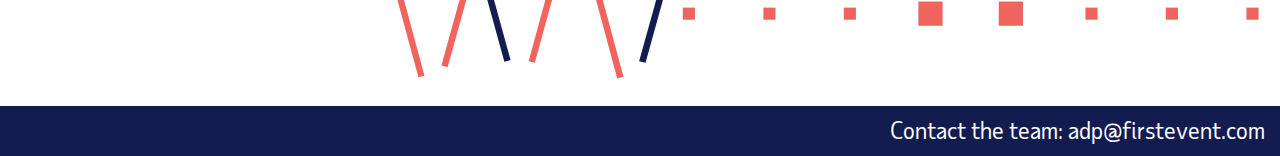
==== commit 262be502: "amend email address" ====
--- a/index.html
+++ b/index.html
@@ -14,7 +14,7 @@
     <meta name="theme-color" content="#26328c">
 
     <title>LES MATINALES DE L’ACTU SOCIALE</title>
-    <link rel="stylesheet" type="text/css" href="sass/css.css">
+    <link rel="stylesheet" type="text/css" href="sass/css.css?v=1">
 </head>
 <body>
 
@@ -38,7 +38,7 @@
 
 <div class="lower-header">
     <div class="container">
-       <p>Inscrivez-vous à notre prochain événement La Grande Matinale le 12, 13 ou 14 octobre ici</p>
+       <p>Inscrivez-vous à notre prochain événement La Grande Matinale le 12, 13 ou 14 novembre ici</p>
     </div>
 </div>
 
@@ -74,8 +74,8 @@
     </div>
 
     <div class="btns-wrapper">
-        <a href="" class="btns">La Grande Matinale</a>
-        <a href="" class="btns">Le Focus Actu</a>
+        <a href="grand.html" class="btns">La Grande Matinale</a>
+        <a href="focus.html" class="btns">Le Focus Actu</a>
     </div>
 </div>
 
@@ -86,7 +86,7 @@
 
     <div class="lower-footer">
         <div class="container">
-            <p>Contact the team: <a href="mailto:adp@firstevent.co.uk">adp@firstevent.co.uk</a></p>
+            <p>Contact the team: <a href="mailto:adp@firstevent.com">adp@firstevent.com</a></p>
         </div>
     </div>
 </footer>
